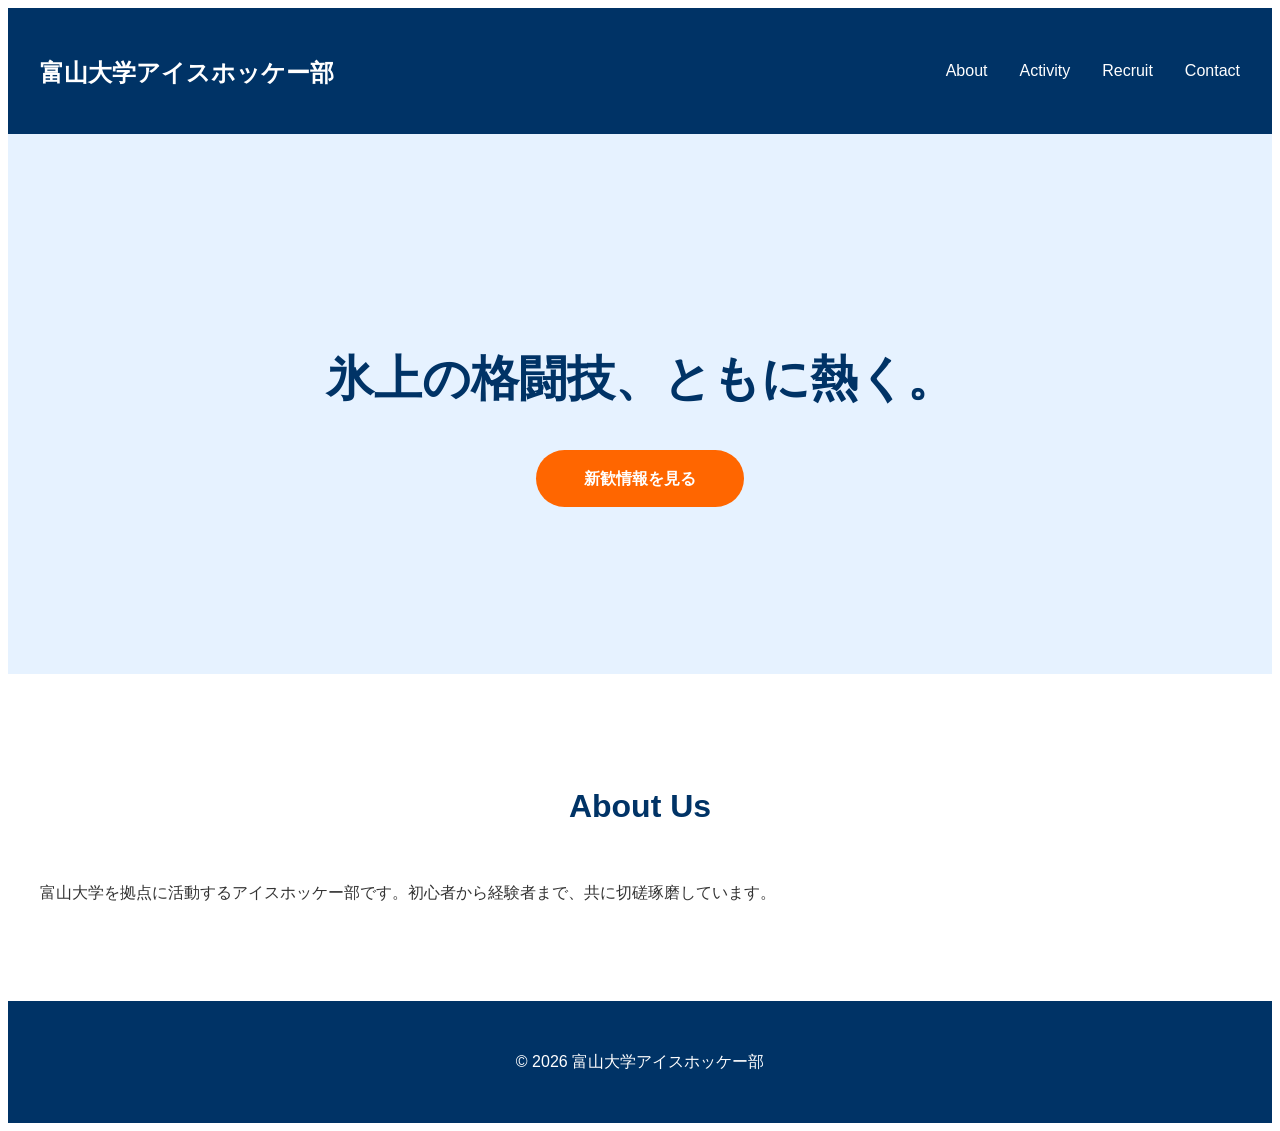
==== index.html @ d30d3ea0 "Add files via upload" ====
<!DOCTYPE html>
<html lang="ja">
<head>
    <meta charset="UTF-8">
    <meta name="viewport" content="width=device-width, initial-scale=1.0">
    <title>富山大学アイスホッケー部 公式サイト</title>
    <meta name="description" content="富山大学アイスホッケー部の公式ウェブサイトです。新入部員・マネージャー募集中！">
    <link rel="stylesheet" href="css/reset.css">
    <link rel="stylesheet" href="css/style.css">
</head>
<body>
    <header class="header">
        <div class="header-inner">
            <h1 class="logo"><a href="/">富山大学アイスホッケー部</a></h1>
            <nav class="global-nav">
                <ul>
                    <li><a href="#about">About</a></li>
                    <li><a href="#activity">Activity</a></li>
                    <li><a href="#recruit">Recruit</a></li>
                    <li><a href="#contact">Contact</a></li>
                </ul>
            </nav>
        </div>
    </header>

    <main>
        <section class="hero">
            <div class="hero-content">
                <h2>氷上の格闘技、ともに熱く。</h2>
                <a href="#recruit" class="btn btn-primary">新歓情報を見る</a>
            </div>
        </section>

        <section id="about" class="section">
            <div class="section-inner">
                <h2 class="section-title">About Us</h2>
                <p>富山大学を拠点に活動するアイスホッケー部です。初心者から経験者まで、共に切磋琢磨しています。</p>
            </div>
        </section>
    </main>

    <footer class="footer">
        <p>&copy; 2026 富山大学アイスホッケー部</p>
    </footer>
</body>
</html>
---- css/style.css ----
:root {
    --primary-color: #003366;
    --secondary-color: #e6f2ff;
    --accent-color: #ff6600;
    --text-color: #333333;
    --bg-color: #ffffff;
}

body {
    font-family: "Helvetica Neue", Arial, "Hiragino Kaku Gothic ProN", "Hiragino Sans", Meiryo, sans-serif;
    color: var(--text-color);
    background-color: var(--bg-color);
    line-height: 1.6;
}

a {
    text-decoration: none;
    color: inherit;
}

.header {
    background-color: var(--primary-color);
    color: #ffffff;
    position: sticky;
    top: 0;
    z-index: 100;
}

.header-inner {
    display: flex;
    justify-content: space-between;
    align-items: center;
    max-width: 1200px;
    margin: 0 auto;
    padding: 1rem 2rem;
}

.logo a {
    font-size: 1.5rem;
    font-weight: bold;
}

.global-nav ul {
    display: flex;
    gap: 2rem;
    list-style: none;
    margin: 0;
    padding: 0;
}

.hero {
    background-color: var(--secondary-color);
    height: 60vh;
    display: flex;
    justify-content: center;
    align-items: center;
    text-align: center;
}

.hero-content h2 {
    font-size: 3rem;
    margin-bottom: 2rem;
    color: var(--primary-color);
}

.btn {
    display: inline-block;
    padding: 1rem 3rem;
    border-radius: 30px;
    font-weight: bold;
    transition: opacity 0.3s ease;
}

.btn-primary {
    background-color: var(--accent-color);
    color: #ffffff;
}

.btn-primary:hover {
    opacity: 0.8;
}

.section {
    padding: 5rem 0;
}

.section-inner {
    max-width: 1200px;
    margin: 0 auto;
    padding: 0 2rem;
}

.section-title {
    text-align: center;
    font-size: 2rem;
    margin-bottom: 3rem;
    color: var(--primary-color);
}

.footer {
    background-color: var(--primary-color);
    color: #ffffff;
    text-align: center;
    padding: 2rem 0;
}

@media (max-width: 768px) {
    .header-inner {
        flex-direction: column;
        gap: 1rem;
    }
    
    .hero-content h2 {
        font-size: 2rem;
    }
}
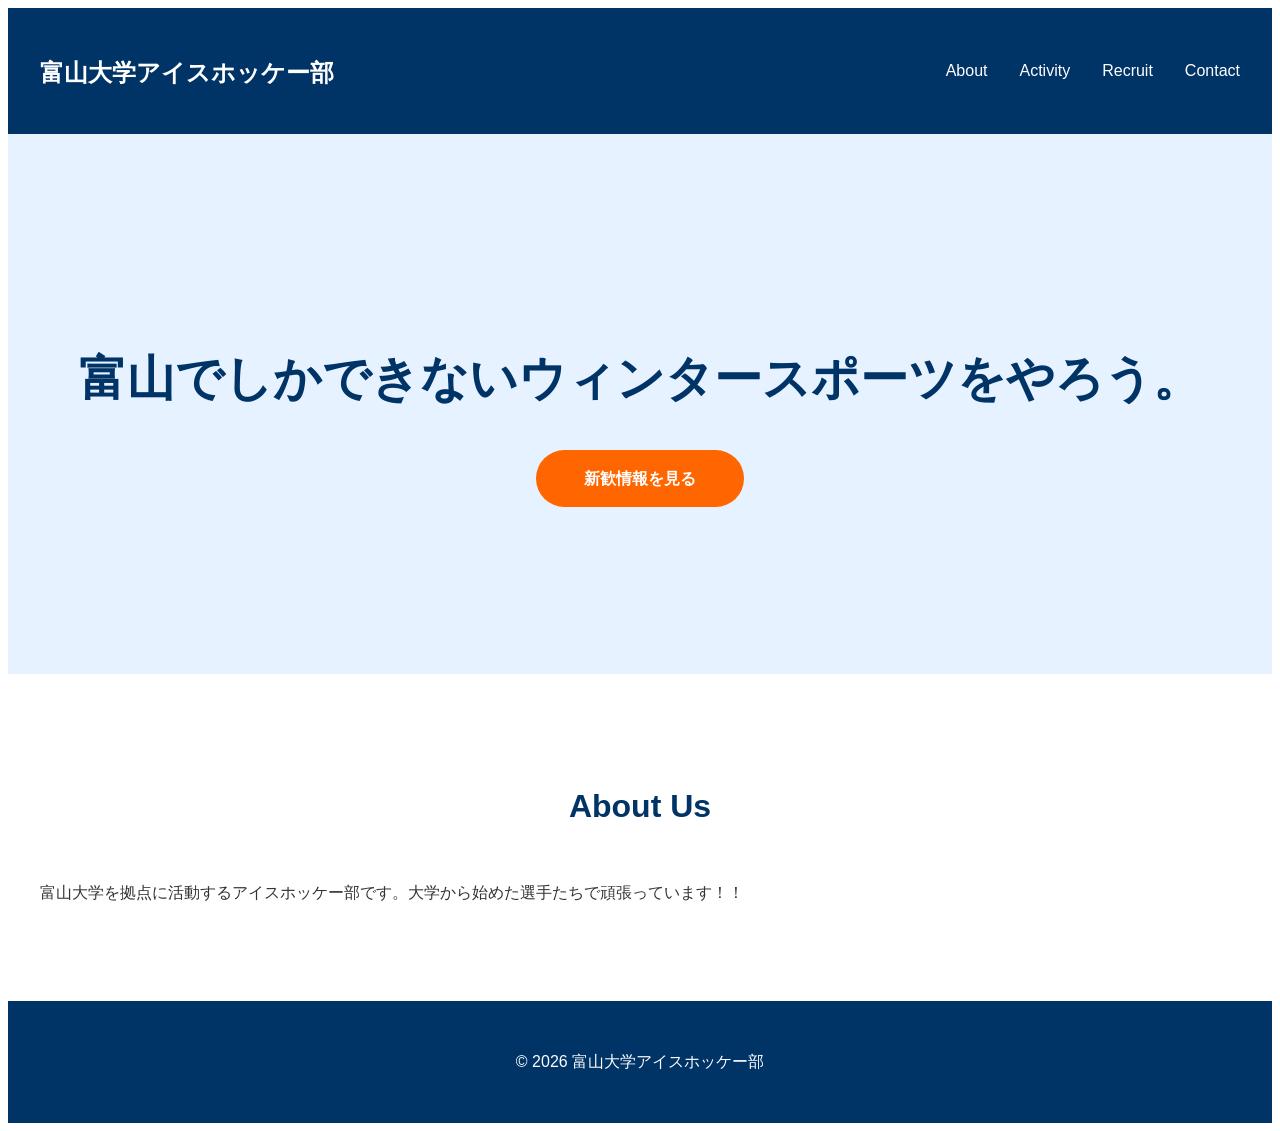
==== commit 1be4ef16: "タイトルを新歓のものと同じにした" ====
--- a/index.html
+++ b/index.html
@@ -26,7 +26,7 @@
     <main>
         <section class="hero">
             <div class="hero-content">
-                <h2>氷上の格闘技、ともに熱く。</h2>
+                <h2>富山でしかできないウィンタースポーツをやろう。</h2>
                 <a href="#recruit" class="btn btn-primary">新歓情報を見る</a>
             </div>
         </section>
@@ -34,7 +34,7 @@
         <section id="about" class="section">
             <div class="section-inner">
                 <h2 class="section-title">About Us</h2>
-                <p>富山大学を拠点に活動するアイスホッケー部です。初心者から経験者まで、共に切磋琢磨しています。</p>
+                <p>富山大学を拠点に活動するアイスホッケー部です。大学から始めた選手たちで頑張っています！！</p>
             </div>
         </section>
     </main>
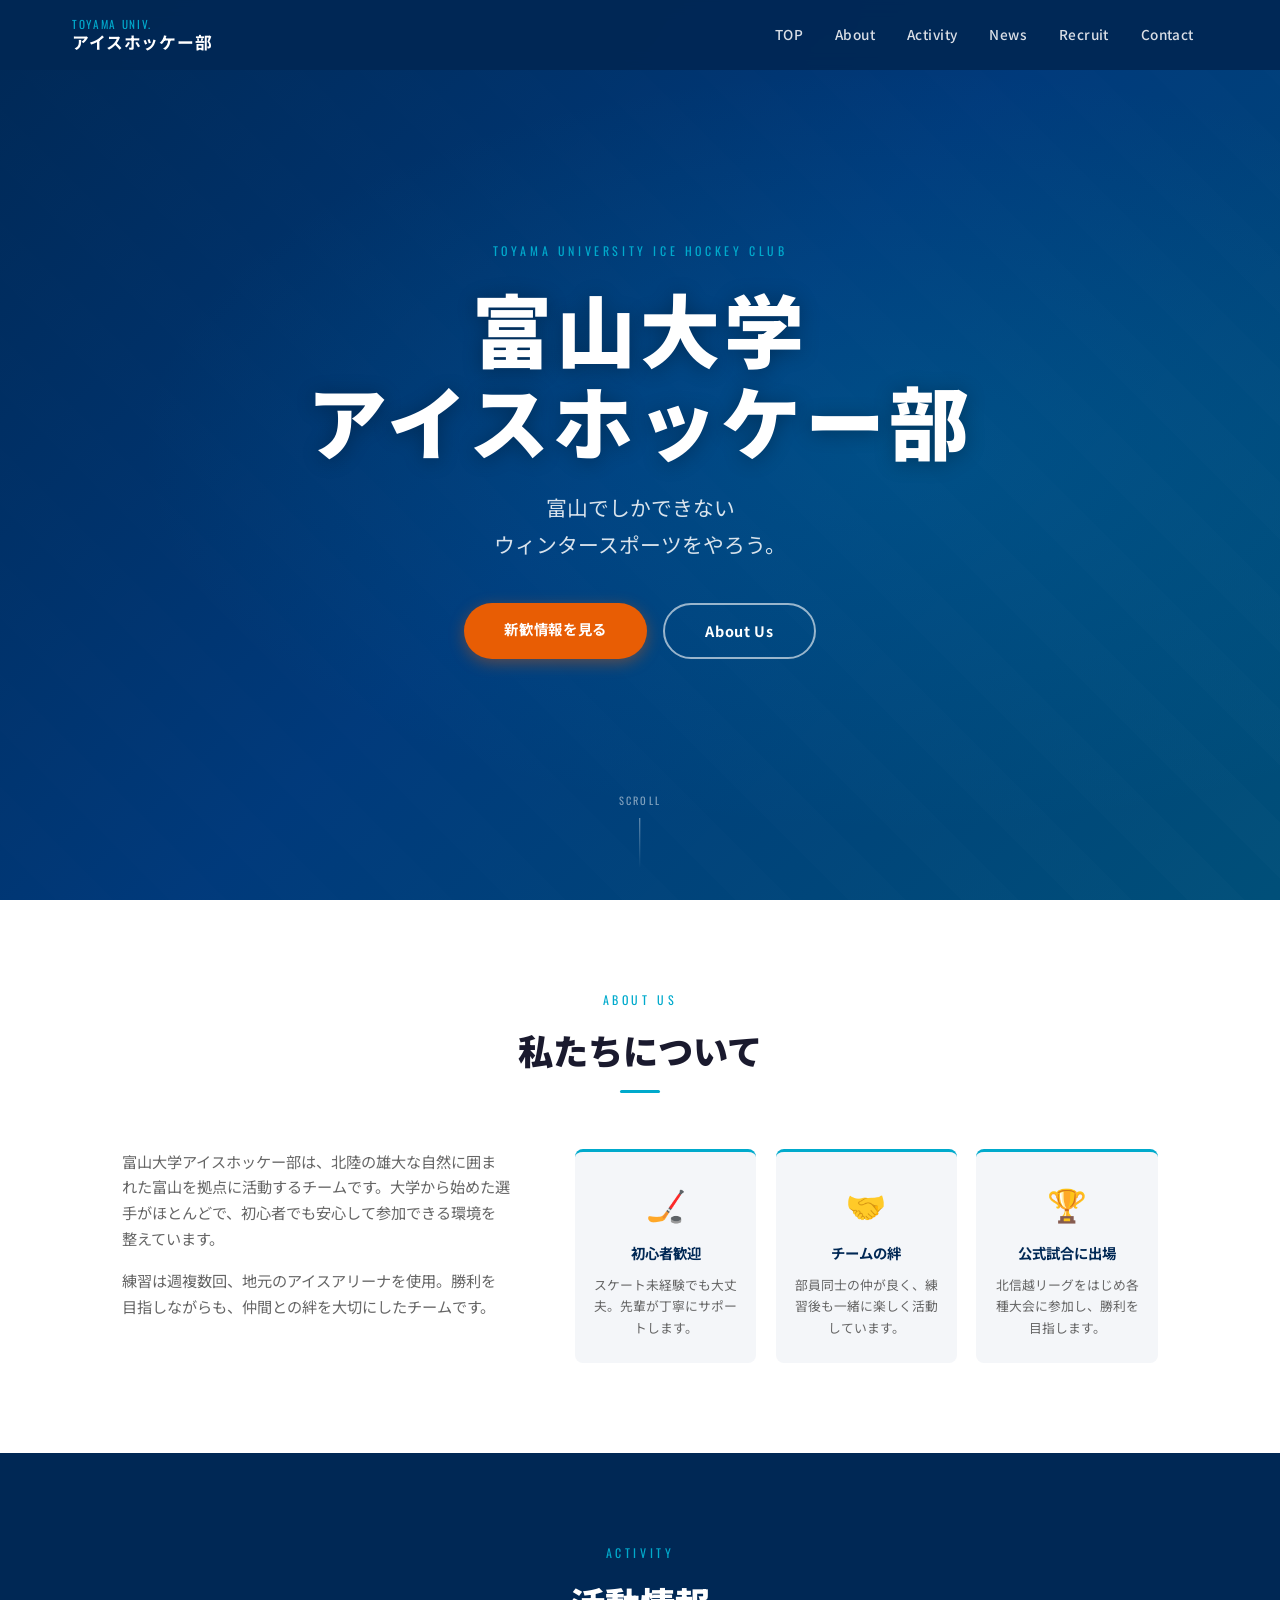
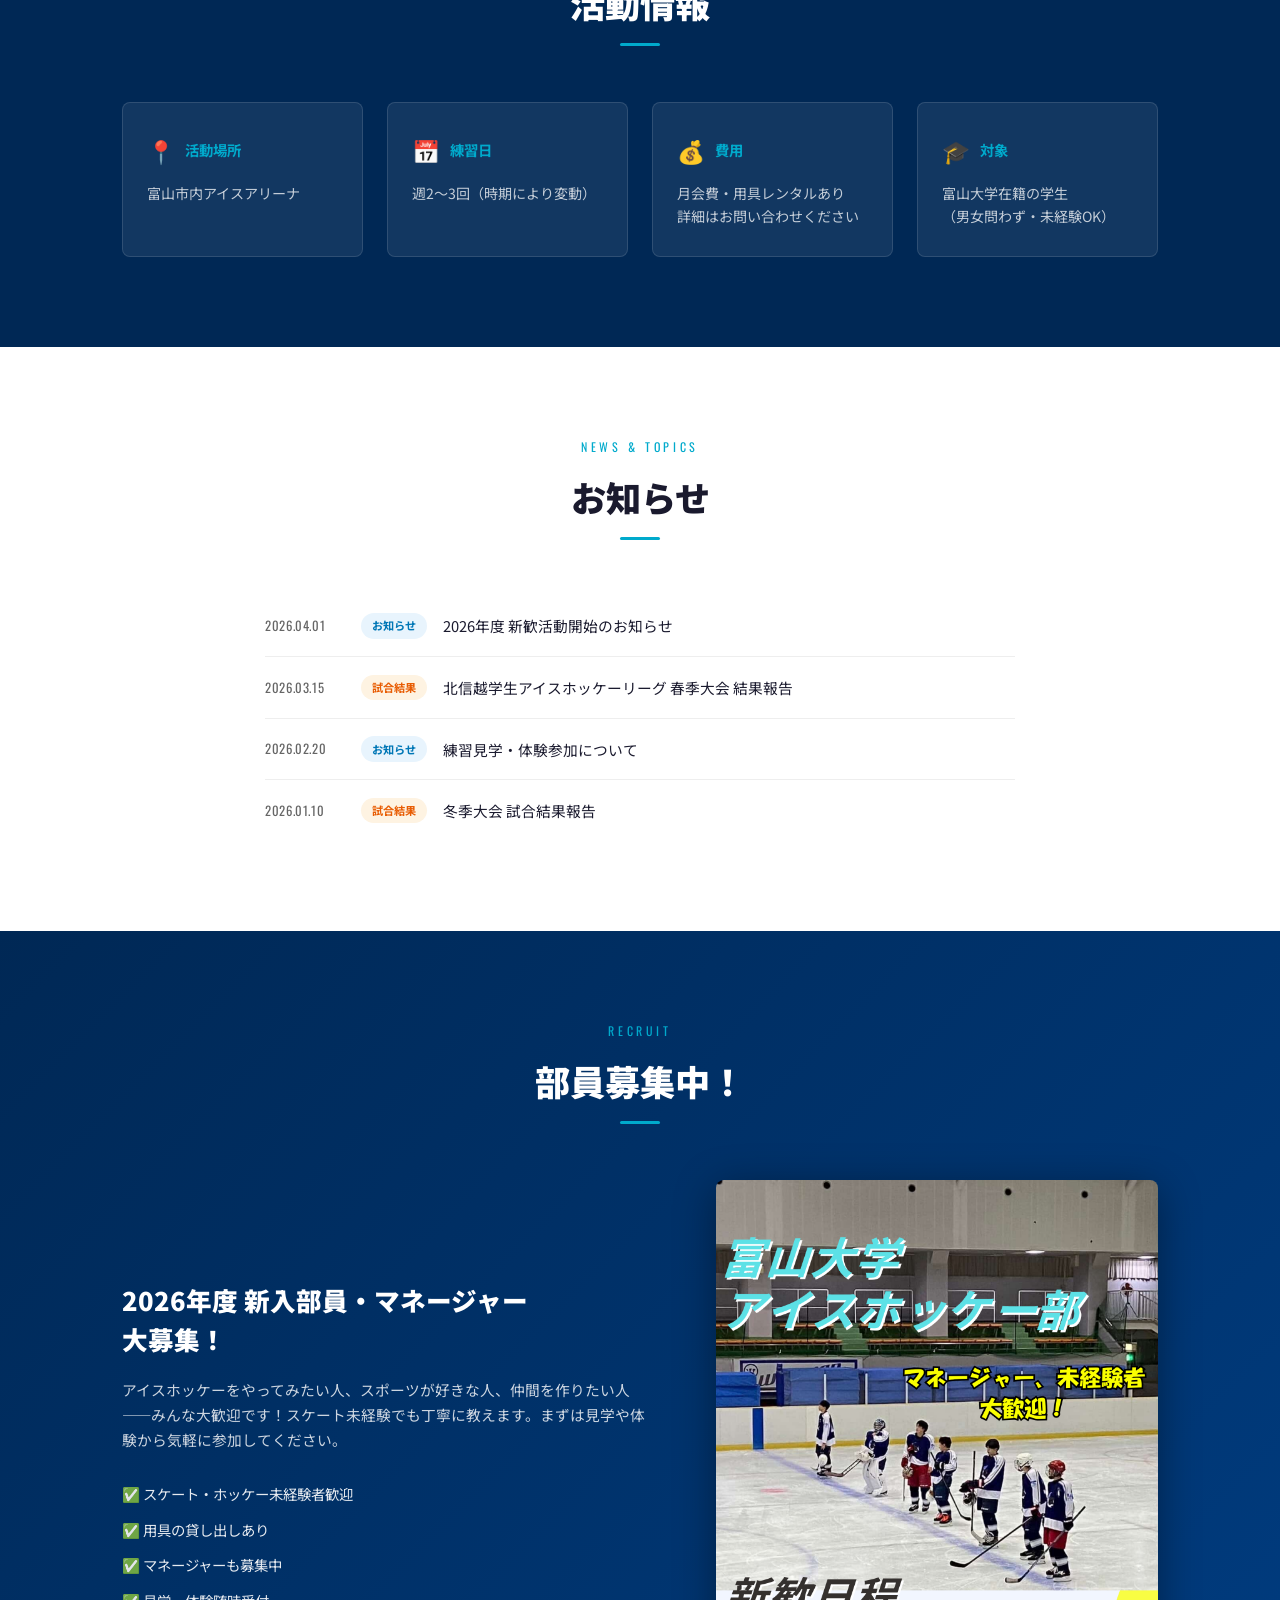
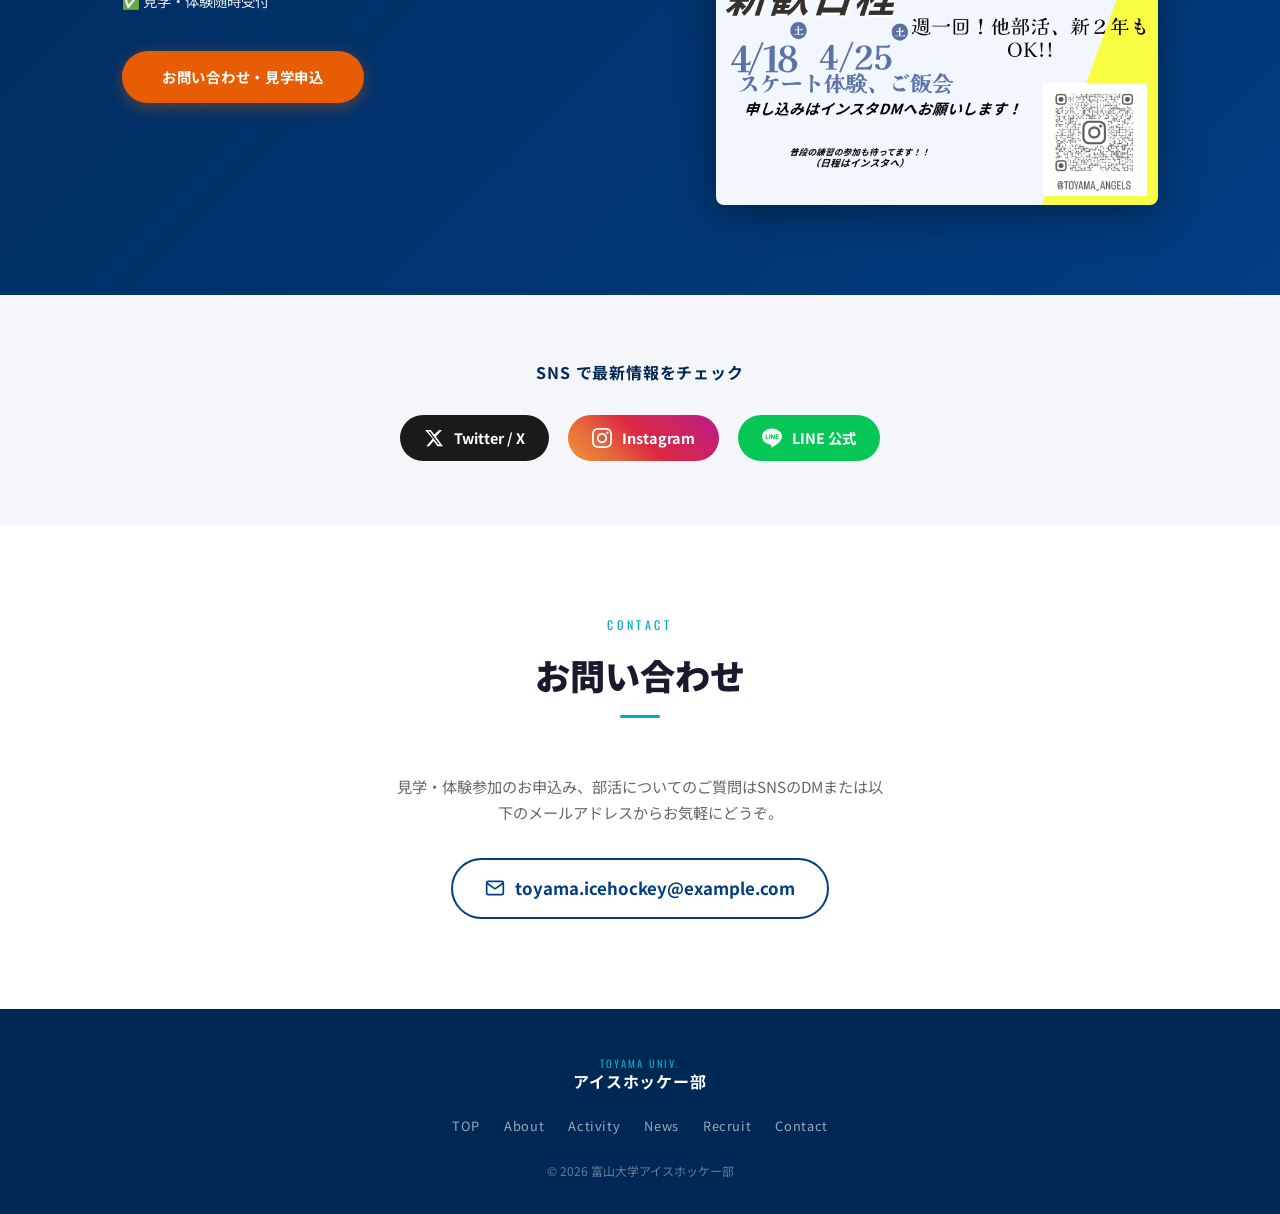
==== commit ee41535a: "big update" ====
--- a/index.html
+++ b/index.html
@@ -7,40 +7,265 @@
     <meta name="description" content="富山大学アイスホッケー部の公式ウェブサイトです。新入部員・マネージャー募集中！">
     <link rel="stylesheet" href="css/reset.css">
     <link rel="stylesheet" href="css/style.css">
+    <link rel="preconnect" href="https://fonts.googleapis.com">
+    <link rel="preconnect" href="https://fonts.gstatic.com" crossorigin>
+    <link href="https://fonts.googleapis.com/css2?family=Noto+Sans+JP:wght@400;500;700;900&family=Oswald:wght@400;600;700&display=swap" rel="stylesheet">
 </head>
 <body>
-    <header class="header">
+
+    <!-- ===== HEADER ===== -->
+    <header class="header" id="top">
         <div class="header-inner">
-            <h1 class="logo"><a href="/">富山大学アイスホッケー部</a></h1>
-            <nav class="global-nav">
+            <a href="#top" class="logo">
+                <span class="logo-en">TOYAMA UNIV.</span>
+                <span class="logo-ja">アイスホッケー部</span>
+            </a>
+            <nav class="global-nav" id="globalNav">
                 <ul>
+                    <li><a href="#top">TOP</a></li>
                     <li><a href="#about">About</a></li>
                     <li><a href="#activity">Activity</a></li>
+                    <li><a href="#news">News</a></li>
                     <li><a href="#recruit">Recruit</a></li>
                     <li><a href="#contact">Contact</a></li>
                 </ul>
             </nav>
+            <button class="hamburger" id="hamburger" aria-label="メニューを開く">
+                <span></span><span></span><span></span>
+            </button>
         </div>
     </header>
 
     <main>
+
+        <!-- ===== HERO ===== -->
         <section class="hero">
+            <div class="hero-bg"></div>
             <div class="hero-content">
-                <h2>富山でしかできないウィンタースポーツをやろう。</h2>
-                <a href="#recruit" class="btn btn-primary">新歓情報を見る</a>
-            </div>
-        </section>
-
-        <section id="about" class="section">
-            <div class="section-inner">
-                <h2 class="section-title">About Us</h2>
-                <p>富山大学を拠点に活動するアイスホッケー部です。大学から始めた選手たちで頑張っています！！</p>
-            </div>
-        </section>
+                <p class="hero-sub">TOYAMA UNIVERSITY ICE HOCKEY CLUB</p>
+                <h1 class="hero-title">富山大学<br>アイスホッケー部</h1>
+                <p class="hero-catch">富山でしかできない<br>ウィンタースポーツをやろう。</p>
+                <div class="hero-btns">
+                    <a href="#recruit" class="btn btn-primary">新歓情報を見る</a>
+                    <a href="#about" class="btn btn-outline">About Us</a>
+                </div>
+            </div>
+            <div class="hero-scroll">
+                <span>SCROLL</span>
+                <div class="scroll-line"></div>
+            </div>
+        </section>
+
+        <!-- ===== ABOUT ===== -->
+        <section id="about" class="section section-white">
+            <div class="section-inner">
+                <div class="section-header">
+                    <p class="section-label">ABOUT US</p>
+                    <h2 class="section-title">私たちについて</h2>
+                </div>
+                <div class="about-body">
+                    <div class="about-text">
+                        <p>富山大学アイスホッケー部は、北陸の雄大な自然に囲まれた富山を拠点に活動するチームです。大学から始めた選手がほとんどで、初心者でも安心して参加できる環境を整えています。</p>
+                        <p>練習は週複数回、地元のアイスアリーナを使用。勝利を目指しながらも、仲間との絆を大切にしたチームです。</p>
+                    </div>
+                    <div class="about-cards">
+                        <div class="about-card">
+                            <div class="about-card-icon">🏒</div>
+                            <h3>初心者歓迎</h3>
+                            <p>スケート未経験でも大丈夫。先輩が丁寧にサポートします。</p>
+                        </div>
+                        <div class="about-card">
+                            <div class="about-card-icon">🤝</div>
+                            <h3>チームの絆</h3>
+                            <p>部員同士の仲が良く、練習後も一緒に楽しく活動しています。</p>
+                        </div>
+                        <div class="about-card">
+                            <div class="about-card-icon">🏆</div>
+                            <h3>公式試合に出場</h3>
+                            <p>北信越リーグをはじめ各種大会に参加し、勝利を目指します。</p>
+                        </div>
+                    </div>
+                </div>
+            </div>
+        </section>
+
+        <!-- ===== ACTIVITY ===== -->
+        <section id="activity" class="section section-dark">
+            <div class="section-inner">
+                <div class="section-header">
+                    <p class="section-label">ACTIVITY</p>
+                    <h2 class="section-title">活動情報</h2>
+                </div>
+                <div class="activity-grid">
+                    <div class="activity-item">
+                        <div class="activity-item-head">
+                            <span class="activity-icon">📍</span>
+                            <h3>活動場所</h3>
+                        </div>
+                        <p>富山市内アイスアリーナ</p>
+                    </div>
+                    <div class="activity-item">
+                        <div class="activity-item-head">
+                            <span class="activity-icon">📅</span>
+                            <h3>練習日</h3>
+                        </div>
+                        <p>週2〜3回（時期により変動）</p>
+                    </div>
+                    <div class="activity-item">
+                        <div class="activity-item-head">
+                            <span class="activity-icon">💰</span>
+                            <h3>費用</h3>
+                        </div>
+                        <p>月会費・用具レンタルあり<br>詳細はお問い合わせください</p>
+                    </div>
+                    <div class="activity-item">
+                        <div class="activity-item-head">
+                            <span class="activity-icon">🎓</span>
+                            <h3>対象</h3>
+                        </div>
+                        <p>富山大学在籍の学生<br>（男女問わず・未経験OK）</p>
+                    </div>
+                </div>
+            </div>
+        </section>
+
+        <!-- ===== NEWS ===== -->
+        <section id="news" class="section section-white">
+            <div class="section-inner">
+                <div class="section-header">
+                    <p class="section-label">NEWS &amp; TOPICS</p>
+                    <h2 class="section-title">お知らせ</h2>
+                </div>
+                <ul class="news-list">
+                    <li class="news-item">
+                        <time class="news-date">2026.04.01</time>
+                        <span class="news-tag tag-info">お知らせ</span>
+                        <a href="#" class="news-title">2026年度 新歓活動開始のお知らせ</a>
+                    </li>
+                    <li class="news-item">
+                        <time class="news-date">2026.03.15</time>
+                        <span class="news-tag tag-result">試合結果</span>
+                        <a href="#" class="news-title">北信越学生アイスホッケーリーグ 春季大会 結果報告</a>
+                    </li>
+                    <li class="news-item">
+                        <time class="news-date">2026.02.20</time>
+                        <span class="news-tag tag-info">お知らせ</span>
+                        <a href="#" class="news-title">練習見学・体験参加について</a>
+                    </li>
+                    <li class="news-item">
+                        <time class="news-date">2026.01.10</time>
+                        <span class="news-tag tag-result">試合結果</span>
+                        <a href="#" class="news-title">冬季大会 試合結果報告</a>
+                    </li>
+                </ul>
+            </div>
+        </section>
+
+        <!-- ===== RECRUIT ===== -->
+        <section id="recruit" class="section section-accent">
+            <div class="section-inner">
+                <div class="section-header">
+                    <p class="section-label">RECRUIT</p>
+                    <h2 class="section-title">部員募集中！</h2>
+                </div>
+                <div class="recruit-body">
+                    <div class="recruit-text">
+                        <h3>2026年度 新入部員・マネージャー<br>大募集！</h3>
+                        <p>アイスホッケーをやってみたい人、スポーツが好きな人、仲間を作りたい人——みんな大歓迎です！スケート未経験でも丁寧に教えます。まずは見学や体験から気軽に参加してください。</p>
+                        <ul class="recruit-points">
+                            <li>✅ スケート・ホッケー未経験者歓迎</li>
+                            <li>✅ 用具の貸し出しあり</li>
+                            <li>✅ マネージャーも募集中</li>
+                            <li>✅ 見学・体験随時受付</li>
+                        </ul>
+                        <a href="#contact" class="btn btn-primary">お問い合わせ・見学申込</a>
+                    </div>
+                    <div class="recruit-flyer">
+                        <img src="contents/photo_flyer_2026.png" alt="2026年度 新歓フライヤー">
+                    </div>
+                </div>
+            </div>
+        </section>
+
+        <!-- ===== SNS ===== -->
+        <section class="section-sns">
+            <div class="section-inner">
+                <p class="sns-heading">SNS で最新情報をチェック</p>
+                <div class="sns-links">
+                    <a href="#" class="sns-link sns-twitter" aria-label="X (Twitter)">
+                        <svg viewBox="0 0 24 24" fill="currentColor"><path d="M18.244 2.25h3.308l-7.227 8.26 8.502 11.24H16.17l-4.714-6.231-5.401 6.231H2.744l7.737-8.835L1.254 2.25H8.08l4.259 5.631zm-1.161 17.52h1.833L7.084 4.126H5.117z"/></svg>
+                        <span>Twitter / X</span>
+                    </a>
+                    <a href="#" class="sns-link sns-instagram" aria-label="Instagram">
+                        <svg viewBox="0 0 24 24" fill="currentColor"><path d="M12 2.163c3.204 0 3.584.012 4.85.07 3.252.148 4.771 1.691 4.919 4.919.058 1.265.069 1.645.069 4.849 0 3.205-.012 3.584-.069 4.849-.149 3.225-1.664 4.771-4.919 4.919-1.266.058-1.644.07-4.85.07-3.204 0-3.584-.012-4.849-.07-3.26-.149-4.771-1.699-4.919-4.92-.058-1.265-.07-1.644-.07-4.849 0-3.204.013-3.583.07-4.849.149-3.227 1.664-4.771 4.919-4.919 1.266-.057 1.645-.069 4.849-.069zM12 0C8.741 0 8.333.014 7.053.072 2.695.272.273 2.69.073 7.052.014 8.333 0 8.741 0 12c0 3.259.014 3.668.072 4.948.2 4.358 2.618 6.78 6.98 6.98C8.333 23.986 8.741 24 12 24c3.259 0 3.668-.014 4.948-.072 4.354-.2 6.782-2.618 6.979-6.98.059-1.28.073-1.689.073-4.948 0-3.259-.014-3.667-.072-4.947-.196-4.354-2.617-6.78-6.979-6.98C15.668.014 15.259 0 12 0zm0 5.838a6.162 6.162 0 100 12.324 6.162 6.162 0 000-12.324zM12 16a4 4 0 110-8 4 4 0 010 8zm6.406-11.845a1.44 1.44 0 100 2.881 1.44 1.44 0 000-2.881z"/></svg>
+                        <span>Instagram</span>
+                    </a>
+                    <a href="#" class="sns-link sns-line" aria-label="LINE">
+                        <svg viewBox="0 0 24 24" fill="currentColor"><path d="M19.365 9.863c.349 0 .63.285.63.631 0 .345-.281.63-.63.63H17.61v1.125h1.755c.349 0 .63.283.63.63 0 .344-.281.629-.63.629h-2.386c-.345 0-.627-.285-.627-.629V8.108c0-.345.282-.63.63-.63h2.386c.346 0 .627.285.627.63 0 .349-.281.63-.63.63H17.61v1.125h1.755zm-3.855 3.016c0 .27-.174.51-.432.596-.064.021-.133.031-.199.031-.211 0-.391-.09-.51-.25l-2.443-3.317v2.94c0 .344-.279.629-.631.629-.346 0-.626-.285-.626-.629V8.108c0-.27.173-.51.43-.595.06-.023.136-.033.194-.033.195 0 .375.104.495.254l2.462 3.33V8.108c0-.345.282-.63.63-.63.345 0 .63.285.63.63v4.771zm-5.741 0c0 .344-.282.629-.631.629-.345 0-.627-.285-.627-.629V8.108c0-.345.282-.63.63-.63.346 0 .628.285.628.63v4.771zm-2.466.629H4.917c-.345 0-.63-.285-.63-.629V8.108c0-.345.285-.63.63-.63.348 0 .63.285.63.63v4.141h1.756c.348 0 .629.283.629.63 0 .344-.282.629-.629.629M24 10.314C24 4.943 18.615.572 12 .572S0 4.943 0 10.314c0 4.811 4.27 8.842 10.035 9.608.391.082.923.258 1.058.59.12.301.079.766.038 1.08l-.164 1.02c-.045.301-.24 1.186 1.049.645 1.291-.539 6.916-4.078 9.436-6.975C23.176 14.393 24 12.458 24 10.314"/></svg>
+                        <span>LINE 公式</span>
+                    </a>
+                </div>
+            </div>
+        </section>
+
+        <!-- ===== CONTACT ===== -->
+        <section id="contact" class="section section-white">
+            <div class="section-inner">
+                <div class="section-header">
+                    <p class="section-label">CONTACT</p>
+                    <h2 class="section-title">お問い合わせ</h2>
+                </div>
+                <div class="contact-body">
+                    <p class="contact-desc">見学・体験参加のお申込み、部活についてのご質問はSNSのDMまたは以下のメールアドレスからお気軽にどうぞ。</p>
+                    <a href="mailto:toyama.icehockey@example.com" class="contact-email">
+                        <svg viewBox="0 0 24 24" fill="none" stroke="currentColor" stroke-width="2"><path d="M4 4h16c1.1 0 2 .9 2 2v12c0 1.1-.9 2-2 2H4c-1.1 0-2-.9-2-2V6c0-1.1.9-2 2-2z"/><polyline points="22,6 12,13 2,6"/></svg>
+                        toyama.icehockey@example.com
+                    </a>
+                </div>
+            </div>
+        </section>
+
     </main>
 
+    <!-- ===== FOOTER ===== -->
     <footer class="footer">
-        <p>&copy; 2026 富山大学アイスホッケー部</p>
+        <div class="footer-inner">
+            <div class="footer-logo">
+                <span class="logo-en">TOYAMA UNIV.</span>
+                <span class="logo-ja">アイスホッケー部</span>
+            </div>
+            <nav class="footer-nav">
+                <a href="#top">TOP</a>
+                <a href="#about">About</a>
+                <a href="#activity">Activity</a>
+                <a href="#news">News</a>
+                <a href="#recruit">Recruit</a>
+                <a href="#contact">Contact</a>
+            </nav>
+            <p class="footer-copy">&copy; 2026 富山大学アイスホッケー部</p>
+        </div>
     </footer>
+
+    <script>
+        // Hamburger menu
+        const hamburger = document.getElementById('hamburger');
+        const nav = document.getElementById('globalNav');
+        hamburger.addEventListener('click', () => {
+            hamburger.classList.toggle('open');
+            nav.classList.toggle('open');
+        });
+        nav.querySelectorAll('a').forEach(link => {
+            link.addEventListener('click', () => {
+                hamburger.classList.remove('open');
+                nav.classList.remove('open');
+            });
+        });
+
+        // Header shrink on scroll
+        const header = document.getElementById('top').closest ? document.querySelector('.header') : document.querySelector('.header');
+        window.addEventListener('scroll', () => {
+            header.classList.toggle('scrolled', window.scrollY > 50);
+        });
+    </script>
 </body>
-</html>+</html>
--- a/css/style.css
+++ b/css/style.css
@@ -1,116 +1,660 @@
+/* ===== Variables ===== */
 :root {
-    --primary-color: #003366;
-    --secondary-color: #e6f2ff;
-    --accent-color: #ff6600;
-    --text-color: #333333;
-    --bg-color: #ffffff;
-}
+    --navy:   #002855;
+    --navy2:  #003d82;
+    --ice:    #00aacc;
+    --orange: #e85d04;
+    --white:  #ffffff;
+    --gray-light: #f4f6f9;
+    --gray:   #666;
+    --text:   #1a1a2e;
+    --radius: 8px;
+    --shadow: 0 4px 20px rgba(0,0,0,0.08);
+    --transition: 0.3s ease;
+}
+
+/* ===== Base ===== */
+html { scroll-behavior: smooth; }
 
 body {
-    font-family: "Helvetica Neue", Arial, "Hiragino Kaku Gothic ProN", "Hiragino Sans", Meiryo, sans-serif;
-    color: var(--text-color);
-    background-color: var(--bg-color);
-    line-height: 1.6;
-}
-
-a {
-    text-decoration: none;
-    color: inherit;
-}
-
+    font-family: "Noto Sans JP", "Helvetica Neue", Arial, "Hiragino Sans", Meiryo, sans-serif;
+    color: var(--text);
+    background: var(--white);
+    line-height: 1.7;
+    font-size: 16px;
+}
+
+/* ===== Header ===== */
 .header {
-    background-color: var(--primary-color);
-    color: #ffffff;
-    position: sticky;
-    top: 0;
-    z-index: 100;
+    position: fixed;
+    top: 0; left: 0; right: 0;
+    z-index: 1000;
+    background: rgba(0, 40, 85, 0.95);
+    backdrop-filter: blur(8px);
+    transition: var(--transition);
+}
+
+.header.scrolled {
+    background: rgba(0, 28, 60, 0.98);
+    box-shadow: 0 2px 20px rgba(0,0,0,0.3);
 }
 
 .header-inner {
-    display: flex;
-    justify-content: space-between;
-    align-items: center;
-    max-width: 1200px;
-    margin: 0 auto;
-    padding: 1rem 2rem;
-}
-
-.logo a {
-    font-size: 1.5rem;
-    font-weight: bold;
-}
-
-.global-nav ul {
-    display: flex;
-    gap: 2rem;
-    list-style: none;
-    margin: 0;
-    padding: 0;
-}
-
-.hero {
-    background-color: var(--secondary-color);
-    height: 60vh;
-    display: flex;
-    justify-content: center;
-    align-items: center;
-    text-align: center;
-}
-
-.hero-content h2 {
-    font-size: 3rem;
-    margin-bottom: 2rem;
-    color: var(--primary-color);
-}
-
-.btn {
-    display: inline-block;
-    padding: 1rem 3rem;
-    border-radius: 30px;
-    font-weight: bold;
-    transition: opacity 0.3s ease;
-}
-
-.btn-primary {
-    background-color: var(--accent-color);
-    color: #ffffff;
-}
-
-.btn-primary:hover {
-    opacity: 0.8;
-}
-
-.section {
-    padding: 5rem 0;
-}
-
-.section-inner {
     max-width: 1200px;
     margin: 0 auto;
     padding: 0 2rem;
-}
+    height: 70px;
+    display: flex;
+    align-items: center;
+    justify-content: space-between;
+}
+
+.logo {
+    display: flex;
+    flex-direction: column;
+    line-height: 1.2;
+    color: var(--white);
+}
+
+.logo-en {
+    font-family: "Oswald", sans-serif;
+    font-size: 0.7rem;
+    letter-spacing: 0.15em;
+    color: var(--ice);
+    font-weight: 400;
+}
+
+.logo-ja {
+    font-size: 1.05rem;
+    font-weight: 700;
+    letter-spacing: 0.05em;
+}
+
+.global-nav ul {
+    display: flex;
+    gap: 0.2rem;
+}
+
+.global-nav a {
+    display: block;
+    padding: 0.45rem 0.9rem;
+    color: rgba(255,255,255,0.85);
+    font-size: 0.85rem;
+    font-weight: 500;
+    letter-spacing: 0.03em;
+    border-radius: 4px;
+    transition: var(--transition);
+}
+
+.global-nav a:hover {
+    color: var(--white);
+    background: rgba(255,255,255,0.1);
+}
+
+/* Hamburger */
+.hamburger {
+    display: none;
+    flex-direction: column;
+    justify-content: center;
+    gap: 5px;
+    width: 36px;
+    height: 36px;
+    padding: 4px;
+}
+
+.hamburger span {
+    display: block;
+    width: 100%;
+    height: 2px;
+    background: var(--white);
+    border-radius: 2px;
+    transition: var(--transition);
+    transform-origin: center;
+}
+
+.hamburger.open span:nth-child(1) { transform: translateY(7px) rotate(45deg); }
+.hamburger.open span:nth-child(2) { opacity: 0; }
+.hamburger.open span:nth-child(3) { transform: translateY(-7px) rotate(-45deg); }
+
+/* ===== Hero ===== */
+.hero {
+    position: relative;
+    min-height: 100vh;
+    display: flex;
+    align-items: center;
+    justify-content: center;
+    overflow: hidden;
+}
+
+.hero-bg {
+    position: absolute;
+    inset: 0;
+    background:
+        linear-gradient(135deg, rgba(0,40,85,0.92) 0%, rgba(0,61,130,0.85) 50%, rgba(0,170,204,0.3) 100%),
+        repeating-linear-gradient(
+            45deg,
+            transparent,
+            transparent 40px,
+            rgba(255,255,255,0.015) 40px,
+            rgba(255,255,255,0.015) 80px
+        );
+    background-color: var(--navy);
+}
+
+.hero-bg::after {
+    content: '';
+    position: absolute;
+    inset: 0;
+    background: radial-gradient(ellipse at 70% 50%, rgba(0,170,204,0.15) 0%, transparent 60%);
+}
+
+.hero-content {
+    position: relative;
+    z-index: 1;
+    text-align: center;
+    color: var(--white);
+    padding: 0 2rem;
+    max-width: 800px;
+}
+
+.hero-sub {
+    font-family: "Oswald", sans-serif;
+    font-size: 0.75rem;
+    letter-spacing: 0.3em;
+    color: var(--ice);
+    margin-bottom: 1.2rem;
+}
+
+.hero-title {
+    font-size: clamp(2.8rem, 7vw, 5rem);
+    font-weight: 900;
+    line-height: 1.15;
+    letter-spacing: 0.05em;
+    margin-bottom: 1.5rem;
+    text-shadow: 0 2px 20px rgba(0,0,0,0.3);
+}
+
+.hero-catch {
+    font-size: clamp(1rem, 2.5vw, 1.3rem);
+    font-weight: 400;
+    color: rgba(255,255,255,0.85);
+    margin-bottom: 2.5rem;
+    line-height: 1.8;
+}
+
+.hero-btns {
+    display: flex;
+    gap: 1rem;
+    justify-content: center;
+    flex-wrap: wrap;
+}
+
+/* Scroll indicator */
+.hero-scroll {
+    position: absolute;
+    bottom: 2rem;
+    left: 50%;
+    transform: translateX(-50%);
+    display: flex;
+    flex-direction: column;
+    align-items: center;
+    gap: 0.5rem;
+    color: rgba(255,255,255,0.5);
+    font-size: 0.65rem;
+    letter-spacing: 0.2em;
+    font-family: "Oswald", sans-serif;
+}
+
+.scroll-line {
+    width: 1px;
+    height: 50px;
+    background: linear-gradient(to bottom, rgba(255,255,255,0.5), transparent);
+    animation: scrollLine 2s ease-in-out infinite;
+}
+
+@keyframes scrollLine {
+    0%   { transform: scaleY(0); transform-origin: top; }
+    50%  { transform: scaleY(1); transform-origin: top; }
+    51%  { transform: scaleY(1); transform-origin: bottom; }
+    100% { transform: scaleY(0); transform-origin: bottom; }
+}
+
+/* ===== Buttons ===== */
+.btn {
+    display: inline-block;
+    padding: 0.85rem 2.5rem;
+    border-radius: 50px;
+    font-weight: 700;
+    font-size: 0.9rem;
+    letter-spacing: 0.05em;
+    transition: var(--transition);
+    white-space: nowrap;
+}
+
+.btn-primary {
+    background: var(--orange);
+    color: var(--white);
+    box-shadow: 0 4px 15px rgba(232,93,4,0.4);
+}
+
+.btn-primary:hover {
+    background: #c74e03;
+    transform: translateY(-2px);
+    box-shadow: 0 6px 20px rgba(232,93,4,0.5);
+}
+
+.btn-outline {
+    border: 2px solid rgba(255,255,255,0.6);
+    color: var(--white);
+}
+
+.btn-outline:hover {
+    background: rgba(255,255,255,0.1);
+    border-color: var(--white);
+}
+
+/* ===== Section base ===== */
+.section { padding: 90px 0; }
+.section-white { background: var(--white); }
+.section-dark  { background: var(--navy); color: var(--white); }
+
+.section-inner {
+    max-width: 1100px;
+    margin: 0 auto;
+    padding: 0 2rem;
+}
+
+.section-header {
+    text-align: center;
+    margin-bottom: 3.5rem;
+}
+
+.section-label {
+    font-family: "Oswald", sans-serif;
+    font-size: 0.75rem;
+    letter-spacing: 0.3em;
+    color: var(--ice);
+    margin-bottom: 0.6rem;
+}
+
+.section-dark .section-label { color: var(--ice); }
 
 .section-title {
+    font-size: clamp(1.6rem, 3.5vw, 2.2rem);
+    font-weight: 900;
+    position: relative;
+    display: inline-block;
+    padding-bottom: 0.8rem;
+}
+
+.section-title::after {
+    content: '';
+    position: absolute;
+    bottom: 0; left: 50%; transform: translateX(-50%);
+    width: 40px; height: 3px;
+    background: var(--ice);
+    border-radius: 2px;
+}
+
+.section-dark .section-title { color: var(--white); }
+
+/* ===== About ===== */
+.about-body {
+    display: grid;
+    grid-template-columns: 1fr 1.5fr;
+    gap: 4rem;
+    align-items: start;
+}
+
+.about-text p {
+    color: var(--gray);
+    margin-bottom: 1rem;
+    font-size: 0.95rem;
+}
+
+.about-cards {
+    display: grid;
+    grid-template-columns: repeat(3, 1fr);
+    gap: 1.2rem;
+}
+
+.about-card {
+    background: var(--gray-light);
+    border-radius: var(--radius);
+    padding: 1.5rem 1.2rem;
     text-align: center;
-    font-size: 2rem;
-    margin-bottom: 3rem;
-    color: var(--primary-color);
-}
-
+    transition: var(--transition);
+    border-top: 3px solid var(--ice);
+}
+
+.about-card:hover {
+    transform: translateY(-4px);
+    box-shadow: var(--shadow);
+}
+
+.about-card-icon { font-size: 2rem; margin-bottom: 0.7rem; }
+
+.about-card h3 {
+    font-size: 0.9rem;
+    font-weight: 700;
+    margin-bottom: 0.5rem;
+    color: var(--navy);
+}
+
+.about-card p { font-size: 0.8rem; color: var(--gray); }
+
+/* ===== Activity ===== */
+.activity-grid {
+    display: grid;
+    grid-template-columns: repeat(4, 1fr);
+    gap: 1.5rem;
+}
+
+.activity-item {
+    background: rgba(255,255,255,0.07);
+    border: 1px solid rgba(255,255,255,0.12);
+    border-radius: var(--radius);
+    padding: 1.8rem 1.5rem;
+    transition: var(--transition);
+}
+
+.activity-item:hover {
+    background: rgba(255,255,255,0.12);
+    transform: translateY(-3px);
+}
+
+.activity-item-head {
+    display: flex;
+    align-items: center;
+    gap: 0.6rem;
+    margin-bottom: 0.8rem;
+}
+
+.activity-icon { font-size: 1.4rem; }
+
+.activity-item h3 {
+    font-size: 0.9rem;
+    font-weight: 700;
+    color: var(--ice);
+}
+
+.activity-item p {
+    font-size: 0.88rem;
+    color: rgba(255,255,255,0.75);
+    line-height: 1.6;
+}
+
+/* ===== News ===== */
+.news-list { max-width: 750px; margin: 0 auto; }
+
+.news-item {
+    display: flex;
+    align-items: center;
+    gap: 1rem;
+    padding: 1.1rem 0;
+    border-bottom: 1px solid #eee;
+    transition: var(--transition);
+}
+
+.news-item:last-child { border-bottom: none; }
+
+.news-date {
+    font-size: 0.8rem;
+    color: var(--gray);
+    white-space: nowrap;
+    font-family: "Oswald", sans-serif;
+    letter-spacing: 0.05em;
+    min-width: 80px;
+}
+
+.news-tag {
+    font-size: 0.7rem;
+    font-weight: 700;
+    padding: 0.2rem 0.7rem;
+    border-radius: 50px;
+    white-space: nowrap;
+}
+
+.tag-info   { background: #e8f4fd; color: #0077b6; }
+.tag-result { background: #fef3e2; color: #e85d04; }
+
+.news-title {
+    font-size: 0.92rem;
+    color: var(--text);
+    transition: var(--transition);
+    flex: 1;
+}
+
+.news-title:hover { color: var(--navy2); text-decoration: underline; }
+
+/* ===== Recruit ===== */
+.section-accent {
+    background: linear-gradient(135deg, var(--navy) 0%, var(--navy2) 100%);
+    color: var(--white);
+}
+
+.section-accent .section-label { color: var(--ice); }
+.section-accent .section-title { color: var(--white); }
+
+.recruit-body {
+    display: grid;
+    grid-template-columns: 1.2fr 1fr;
+    gap: 4rem;
+    align-items: center;
+}
+
+.recruit-text h3 {
+    font-size: clamp(1.2rem, 2.5vw, 1.6rem);
+    font-weight: 900;
+    line-height: 1.5;
+    margin-bottom: 1.2rem;
+}
+
+.recruit-text p {
+    color: rgba(255,255,255,0.8);
+    margin-bottom: 1.5rem;
+    font-size: 0.92rem;
+}
+
+.recruit-points {
+    margin-bottom: 2rem;
+}
+
+.recruit-points li {
+    font-size: 0.9rem;
+    color: rgba(255,255,255,0.9);
+    padding: 0.35rem 0;
+}
+
+.recruit-flyer img {
+    border-radius: var(--radius);
+    box-shadow: 0 8px 40px rgba(0,0,0,0.4);
+}
+
+/* ===== SNS ===== */
+.section-sns {
+    background: var(--gray-light);
+    padding: 4rem 0;
+    text-align: center;
+}
+
+.sns-heading {
+    font-size: 1rem;
+    font-weight: 700;
+    color: var(--navy);
+    margin-bottom: 1.8rem;
+    letter-spacing: 0.05em;
+}
+
+.sns-links {
+    display: flex;
+    gap: 1.2rem;
+    justify-content: center;
+    flex-wrap: wrap;
+}
+
+.sns-link {
+    display: flex;
+    align-items: center;
+    gap: 0.6rem;
+    padding: 0.7rem 1.5rem;
+    border-radius: 50px;
+    font-size: 0.9rem;
+    font-weight: 700;
+    transition: var(--transition);
+    color: var(--white);
+}
+
+.sns-link svg { width: 20px; height: 20px; }
+
+.sns-twitter   { background: #1a1a1a; }
+.sns-instagram { background: linear-gradient(45deg, #f09433, #e6683c, #dc2743, #cc2366, #bc1888); }
+.sns-line      { background: #06c755; }
+
+.sns-link:hover { transform: translateY(-3px); box-shadow: 0 6px 20px rgba(0,0,0,0.2); }
+
+/* ===== Contact ===== */
+.contact-body { text-align: center; }
+
+.contact-desc {
+    color: var(--gray);
+    max-width: 500px;
+    margin: 0 auto 2rem;
+    font-size: 0.95rem;
+}
+
+.contact-email {
+    display: inline-flex;
+    align-items: center;
+    gap: 0.6rem;
+    font-size: 1.05rem;
+    font-weight: 700;
+    color: var(--navy2);
+    border: 2px solid var(--navy2);
+    padding: 0.9rem 2rem;
+    border-radius: 50px;
+    transition: var(--transition);
+}
+
+.contact-email svg { width: 20px; height: 20px; }
+
+.contact-email:hover {
+    background: var(--navy2);
+    color: var(--white);
+    transform: translateY(-2px);
+    box-shadow: 0 6px 20px rgba(0,61,130,0.25);
+}
+
+/* ===== Footer ===== */
 .footer {
-    background-color: var(--primary-color);
-    color: #ffffff;
-    text-align: center;
-    padding: 2rem 0;
+    background: var(--navy);
+    color: rgba(255,255,255,0.7);
+    padding: 3rem 0 2rem;
+}
+
+.footer-inner {
+    max-width: 1100px;
+    margin: 0 auto;
+    padding: 0 2rem;
+    display: flex;
+    flex-direction: column;
+    align-items: center;
+    gap: 1.5rem;
+}
+
+.footer-logo {
+    display: flex;
+    flex-direction: column;
+    align-items: center;
+    line-height: 1.3;
+    color: var(--white);
+}
+
+.footer-logo .logo-en {
+    font-family: "Oswald", sans-serif;
+    font-size: 0.65rem;
+    letter-spacing: 0.2em;
+    color: var(--ice);
+}
+
+.footer-logo .logo-ja {
+    font-size: 1rem;
+    font-weight: 700;
+}
+
+.footer-nav {
+    display: flex;
+    gap: 1.5rem;
+    flex-wrap: wrap;
+    justify-content: center;
+}
+
+.footer-nav a {
+    font-size: 0.8rem;
+    color: rgba(255,255,255,0.6);
+    transition: var(--transition);
+    letter-spacing: 0.05em;
+}
+
+.footer-nav a:hover { color: var(--white); }
+
+.footer-copy {
+    font-size: 0.75rem;
+    color: rgba(255,255,255,0.4);
+}
+
+/* ===== Responsive ===== */
+@media (max-width: 900px) {
+    .about-body { grid-template-columns: 1fr; gap: 2.5rem; }
+    .about-cards { grid-template-columns: repeat(3, 1fr); }
+    .activity-grid { grid-template-columns: repeat(2, 1fr); }
+    .recruit-body { grid-template-columns: 1fr; gap: 2.5rem; }
+    .recruit-flyer { max-width: 400px; margin: 0 auto; }
 }
 
 @media (max-width: 768px) {
-    .header-inner {
+    .hamburger { display: flex; }
+
+    .global-nav {
+        position: fixed;
+        top: 70px; left: 0; right: 0;
+        background: rgba(0, 28, 60, 0.98);
+        padding: 1rem 0;
+        transform: translateY(-110%);
+        transition: transform 0.3s ease;
+        pointer-events: none;
+    }
+
+    .global-nav.open {
+        transform: translateY(0);
+        pointer-events: all;
+    }
+
+    .global-nav ul {
         flex-direction: column;
-        gap: 1rem;
+        gap: 0;
     }
-    
-    .hero-content h2 {
-        font-size: 2rem;
+
+    .global-nav a {
+        display: block;
+        padding: 0.9rem 2rem;
+        font-size: 1rem;
+        border-radius: 0;
     }
-}+
+    .section { padding: 60px 0; }
+    .activity-grid { grid-template-columns: 1fr 1fr; }
+    .about-cards { grid-template-columns: 1fr; }
+
+    .news-item {
+        flex-wrap: wrap;
+        gap: 0.5rem;
+    }
+}
+
+@media (max-width: 480px) {
+    .activity-grid { grid-template-columns: 1fr; }
+    .hero-btns { flex-direction: column; align-items: center; }
+    .header-inner { padding: 0 1rem; }
+    .section-inner { padding: 0 1rem; }
+}
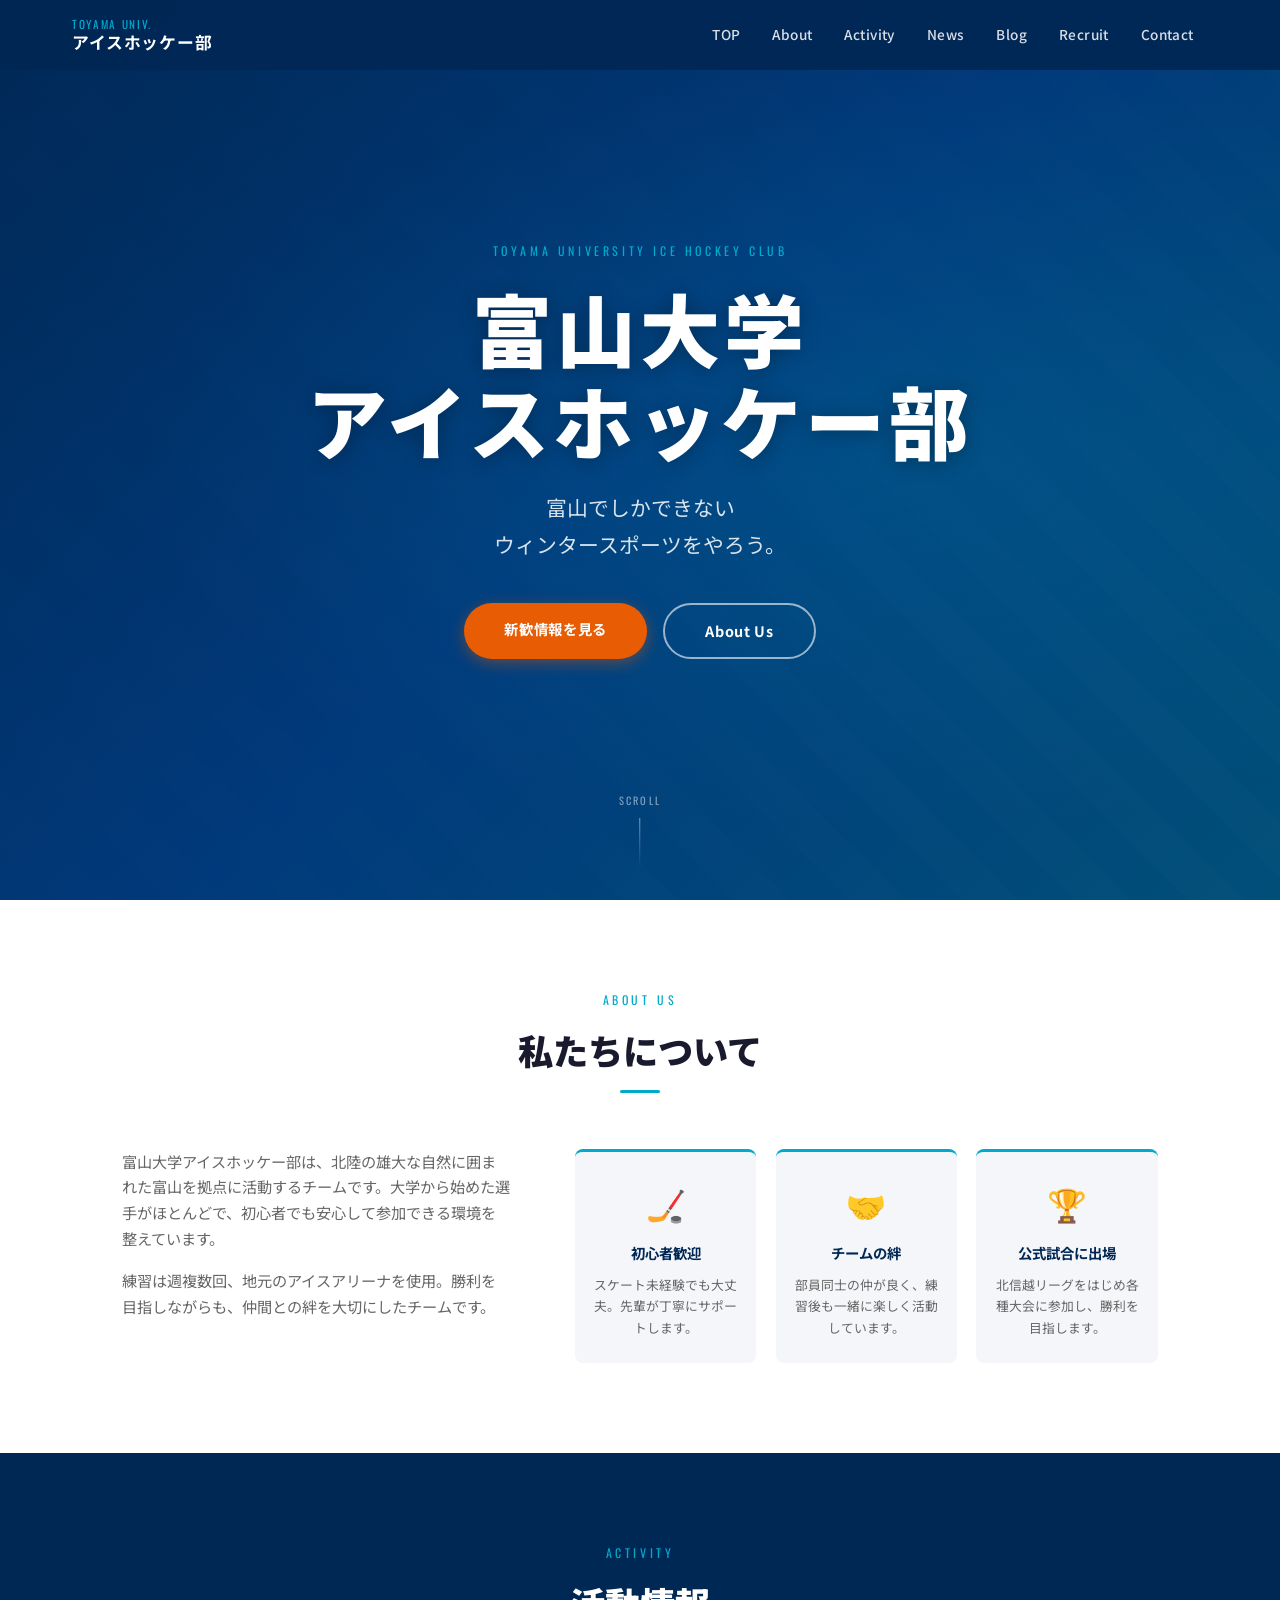
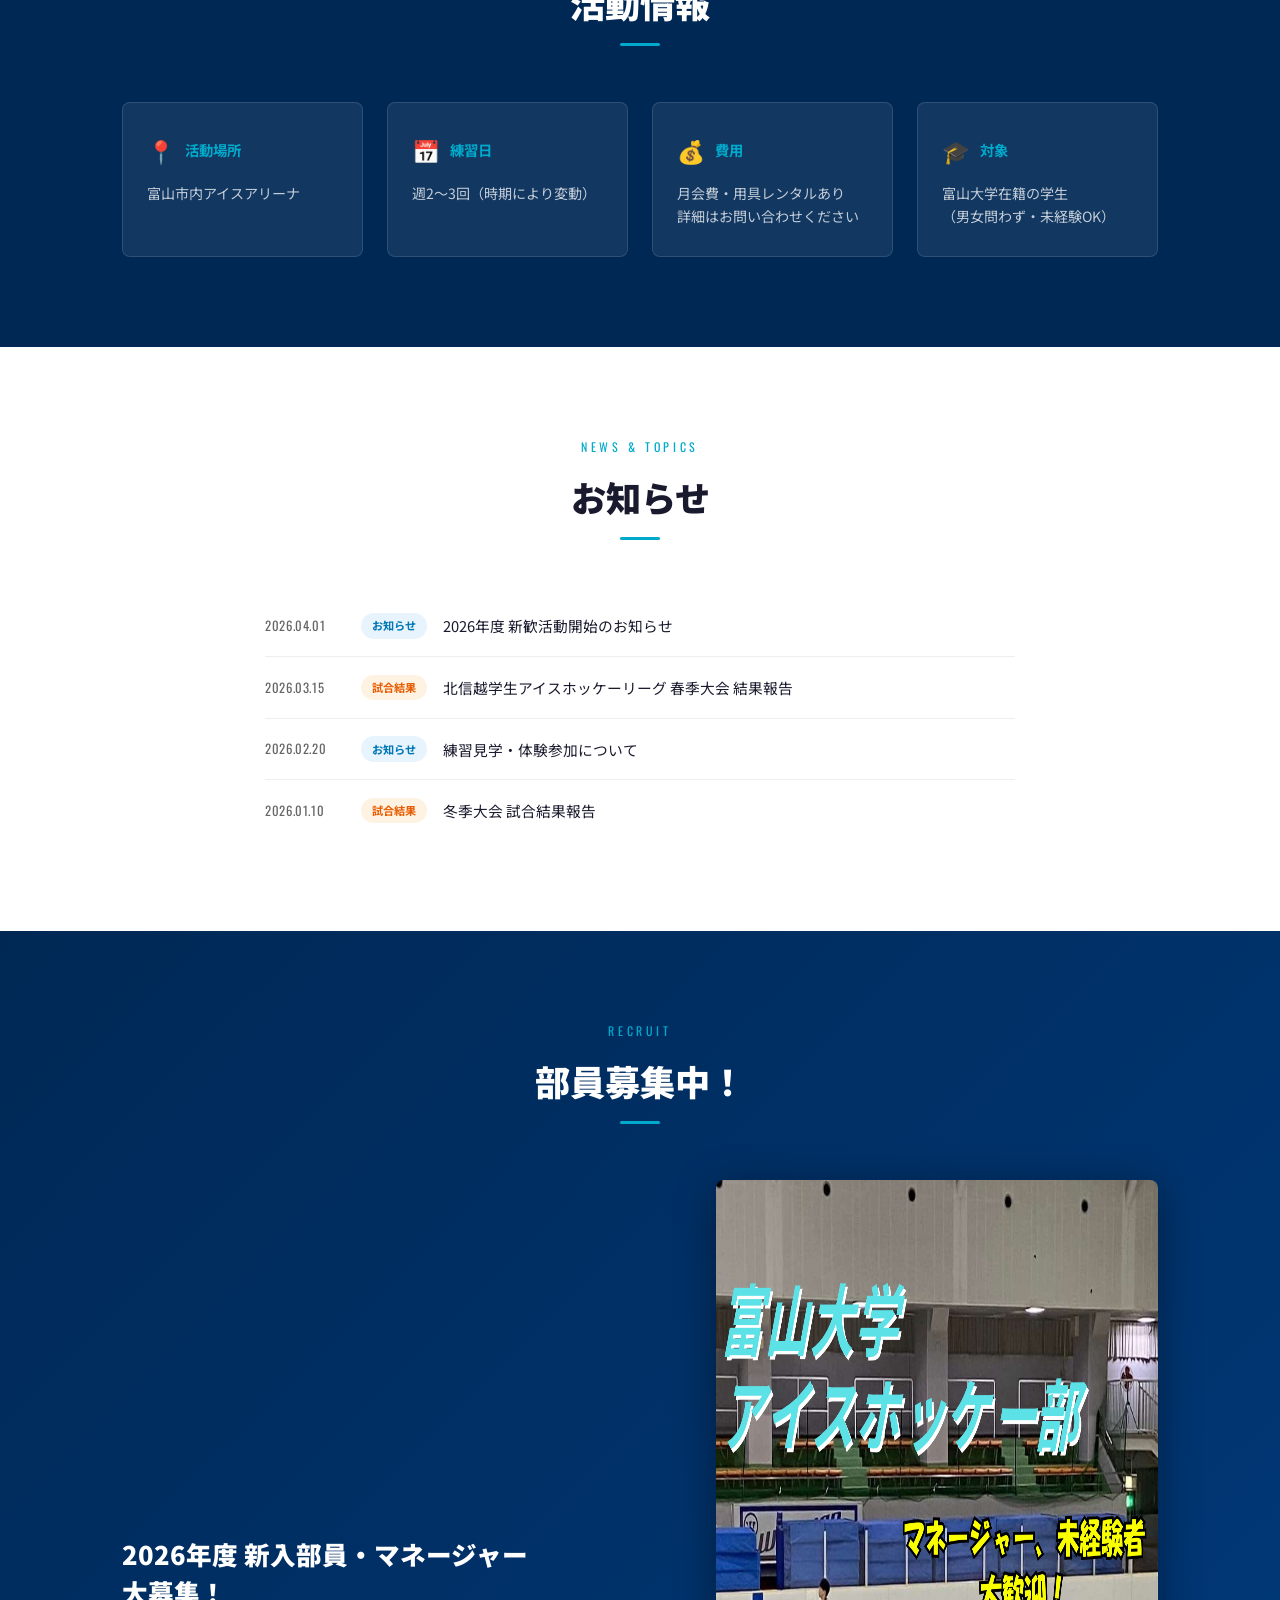
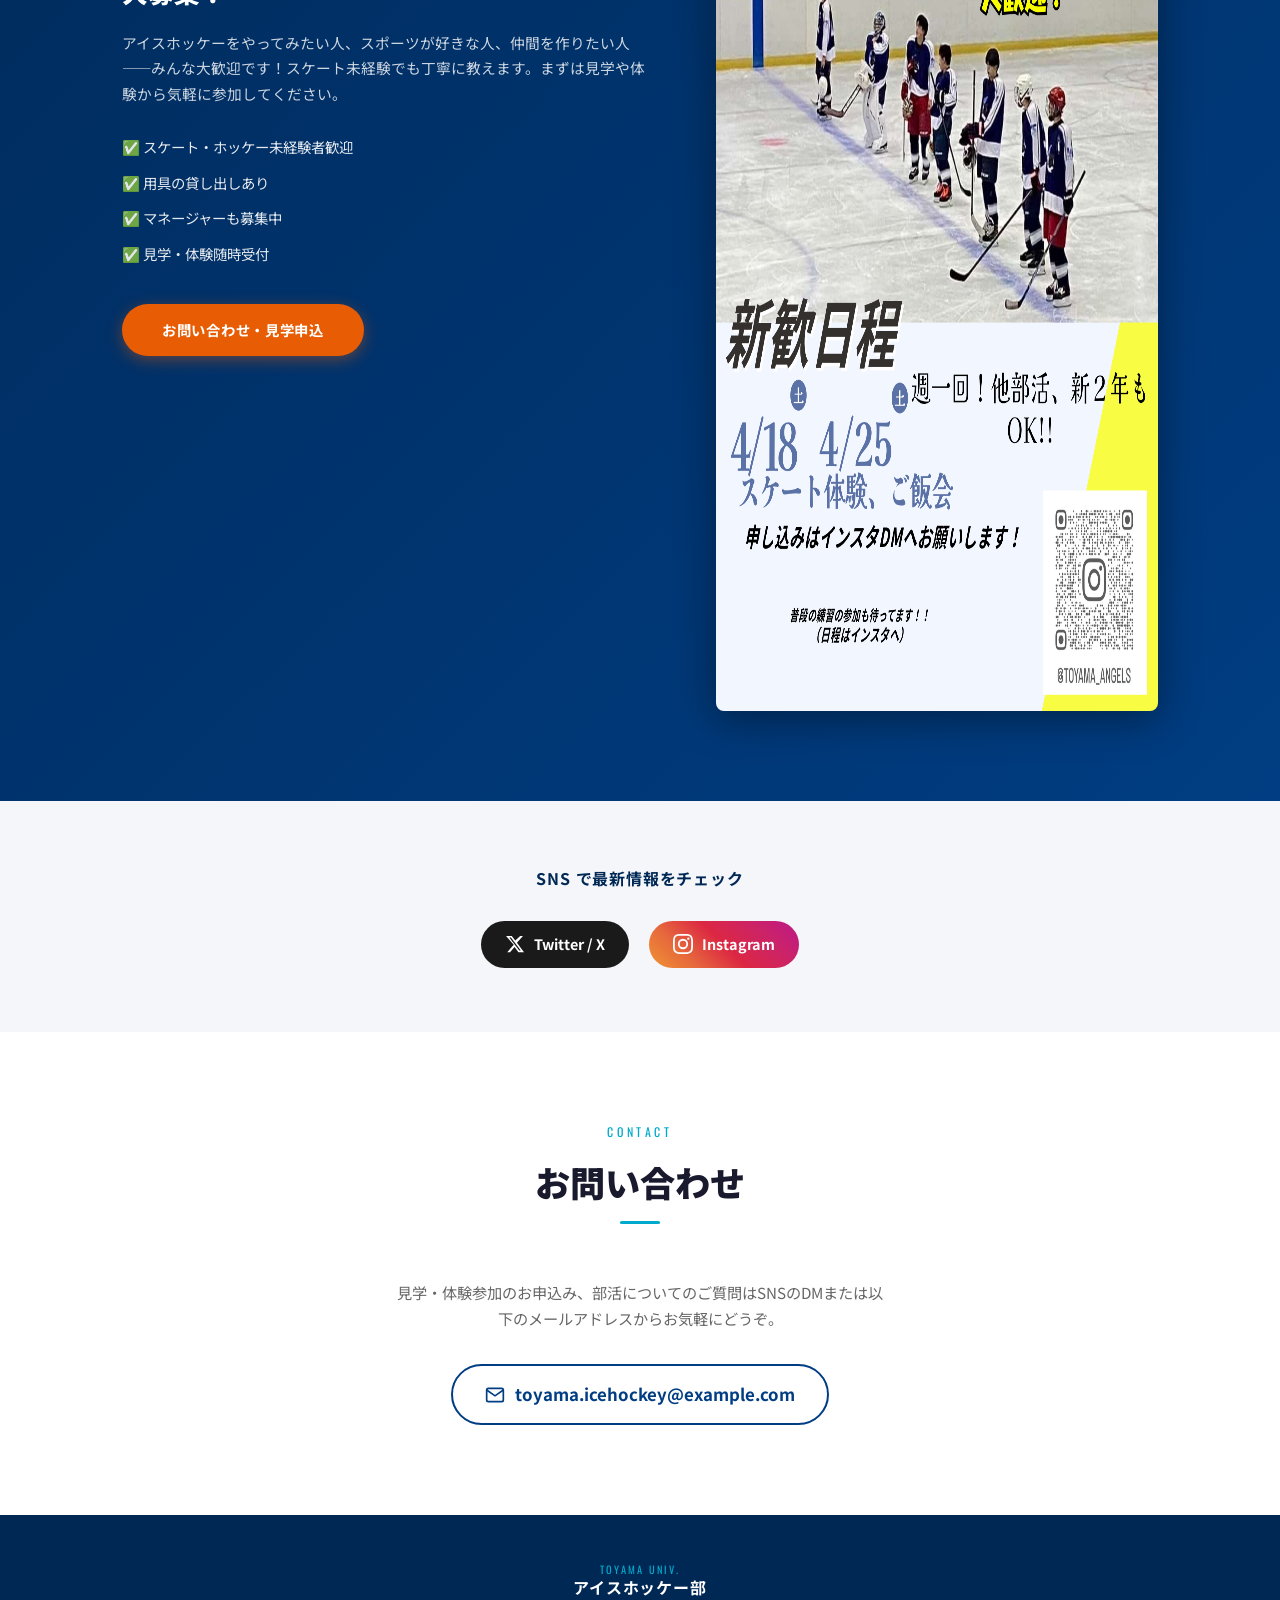
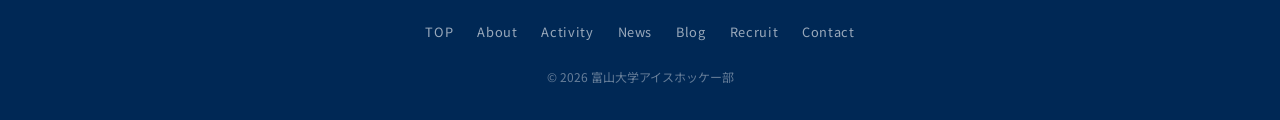
==== commit 8500b169: "Merge pull request #2 from AncestorBird/claude/competent-aryabhata-07ceb8 SEO 対策（メタタグ・構造化データ・sitemap" ====
--- a/index.html
+++ b/index.html
@@ -3,13 +3,57 @@
 <head>
     <meta charset="UTF-8">
     <meta name="viewport" content="width=device-width, initial-scale=1.0">
-    <title>富山大学アイスホッケー部 公式サイト</title>
-    <meta name="description" content="富山大学アイスホッケー部の公式ウェブサイトです。新入部員・マネージャー募集中！">
+    <title>富山大学アイスホッケー部 公式サイト | 新入部員・マネージャー募集中</title>
+    <meta name="description" content="富山大学アイスホッケー部の公式サイト。北信越リーグ参戦中。新入部員・マネージャー募集中！スケート未経験者歓迎、用具レンタルあり。練習見学・体験随時受付。">
+    <meta name="keywords" content="富山大学,アイスホッケー部,アイスホッケー,富山,大学,部活,サークル,ウィンタースポーツ,新歓,新入生,北信越">
+    <meta name="author" content="富山大学アイスホッケー部">
+    <meta name="robots" content="index, follow">
+    <meta name="theme-color" content="#002855">
+    <link rel="canonical" href="https://ancestorbird.github.io/hockey-club-site/">
+
+    <!-- Open Graph -->
+    <meta property="og:type" content="website">
+    <meta property="og:site_name" content="富山大学アイスホッケー部">
+    <meta property="og:title" content="富山大学アイスホッケー部 公式サイト">
+    <meta property="og:description" content="富山大学アイスホッケー部の公式サイト。新入部員・マネージャー募集中！スケート未経験OK、用具レンタルあり。北信越リーグ参戦中。">
+    <meta property="og:url" content="https://ancestorbird.github.io/hockey-club-site/">
+    <meta property="og:image" content="https://ancestorbird.github.io/hockey-club-site/contents/photo_flyer_2026.png">
+    <meta property="og:locale" content="ja_JP">
+
+    <!-- Twitter Card -->
+    <meta name="twitter:card" content="summary_large_image">
+    <meta name="twitter:title" content="富山大学アイスホッケー部 公式サイト">
+    <meta name="twitter:description" content="新入部員・マネージャー募集中！スケート未経験OK、用具レンタルあり。北信越リーグ参戦中。">
+    <meta name="twitter:image" content="https://ancestorbird.github.io/hockey-club-site/contents/photo_flyer_2026.png">
+
     <link rel="stylesheet" href="css/reset.css">
     <link rel="stylesheet" href="css/style.css">
     <link rel="preconnect" href="https://fonts.googleapis.com">
     <link rel="preconnect" href="https://fonts.gstatic.com" crossorigin>
     <link href="https://fonts.googleapis.com/css2?family=Noto+Sans+JP:wght@400;500;700;900&family=Oswald:wght@400;600;700&display=swap" rel="stylesheet">
+
+    <!-- 構造化データ: SportsClub -->
+    <script type="application/ld+json">
+    {
+      "@context": "https://schema.org",
+      "@type": "SportsClub",
+      "name": "富山大学アイスホッケー部",
+      "alternateName": "TOYAMA UNIVERSITY ICE HOCKEY CLUB",
+      "url": "https://ancestorbird.github.io/hockey-club-site/",
+      "logo": "https://ancestorbird.github.io/hockey-club-site/contents/photo_flyer_2026.png",
+      "image": "https://ancestorbird.github.io/hockey-club-site/contents/photo_flyer_2026.png",
+      "description": "富山大学アイスホッケー部の公式サイト。新入部員・マネージャー募集中。",
+      "sport": "Ice Hockey",
+      "areaServed": { "@type": "City", "name": "富山市" },
+      "memberOf": {
+        "@type": "CollegeOrUniversity",
+        "name": "富山大学",
+        "url": "https://www.u-toyama.ac.jp/"
+      },
+      "email": "toyama.icehockey@example.com",
+      "sameAs": []
+    }
+    </script>
 </head>
 <body>
 
@@ -26,6 +70,7 @@
                     <li><a href="#about">About</a></li>
                     <li><a href="#activity">Activity</a></li>
                     <li><a href="#news">News</a></li>
+                    <li><a href="blog.html">Blog</a></li>
                     <li><a href="#recruit">Recruit</a></li>
                     <li><a href="#contact">Contact</a></li>
                 </ul>
@@ -181,7 +226,7 @@
                         <a href="#contact" class="btn btn-primary">お問い合わせ・見学申込</a>
                     </div>
                     <div class="recruit-flyer">
-                        <img src="contents/photo_flyer_2026.png" alt="2026年度 新歓フライヤー">
+                        <img src="contents/photo_flyer_2026.png" alt="富山大学アイスホッケー部 2026年度 新歓フライヤー" loading="lazy" decoding="async" width="800" height="1131">
                     </div>
                 </div>
             </div>
@@ -200,10 +245,6 @@
                         <svg viewBox="0 0 24 24" fill="currentColor"><path d="M12 2.163c3.204 0 3.584.012 4.85.07 3.252.148 4.771 1.691 4.919 4.919.058 1.265.069 1.645.069 4.849 0 3.205-.012 3.584-.069 4.849-.149 3.225-1.664 4.771-4.919 4.919-1.266.058-1.644.07-4.85.07-3.204 0-3.584-.012-4.849-.07-3.26-.149-4.771-1.699-4.919-4.92-.058-1.265-.07-1.644-.07-4.849 0-3.204.013-3.583.07-4.849.149-3.227 1.664-4.771 4.919-4.919 1.266-.057 1.645-.069 4.849-.069zM12 0C8.741 0 8.333.014 7.053.072 2.695.272.273 2.69.073 7.052.014 8.333 0 8.741 0 12c0 3.259.014 3.668.072 4.948.2 4.358 2.618 6.78 6.98 6.98C8.333 23.986 8.741 24 12 24c3.259 0 3.668-.014 4.948-.072 4.354-.2 6.782-2.618 6.979-6.98.059-1.28.073-1.689.073-4.948 0-3.259-.014-3.667-.072-4.947-.196-4.354-2.617-6.78-6.979-6.98C15.668.014 15.259 0 12 0zm0 5.838a6.162 6.162 0 100 12.324 6.162 6.162 0 000-12.324zM12 16a4 4 0 110-8 4 4 0 010 8zm6.406-11.845a1.44 1.44 0 100 2.881 1.44 1.44 0 000-2.881z"/></svg>
                         <span>Instagram</span>
                     </a>
-                    <a href="#" class="sns-link sns-line" aria-label="LINE">
-                        <svg viewBox="0 0 24 24" fill="currentColor"><path d="M19.365 9.863c.349 0 .63.285.63.631 0 .345-.281.63-.63.63H17.61v1.125h1.755c.349 0 .63.283.63.63 0 .344-.281.629-.63.629h-2.386c-.345 0-.627-.285-.627-.629V8.108c0-.345.282-.63.63-.63h2.386c.346 0 .627.285.627.63 0 .349-.281.63-.63.63H17.61v1.125h1.755zm-3.855 3.016c0 .27-.174.51-.432.596-.064.021-.133.031-.199.031-.211 0-.391-.09-.51-.25l-2.443-3.317v2.94c0 .344-.279.629-.631.629-.346 0-.626-.285-.626-.629V8.108c0-.27.173-.51.43-.595.06-.023.136-.033.194-.033.195 0 .375.104.495.254l2.462 3.33V8.108c0-.345.282-.63.63-.63.345 0 .63.285.63.63v4.771zm-5.741 0c0 .344-.282.629-.631.629-.345 0-.627-.285-.627-.629V8.108c0-.345.282-.63.63-.63.346 0 .628.285.628.63v4.771zm-2.466.629H4.917c-.345 0-.63-.285-.63-.629V8.108c0-.345.285-.63.63-.63.348 0 .63.285.63.63v4.141h1.756c.348 0 .629.283.629.63 0 .344-.282.629-.629.629M24 10.314C24 4.943 18.615.572 12 .572S0 4.943 0 10.314c0 4.811 4.27 8.842 10.035 9.608.391.082.923.258 1.058.59.12.301.079.766.038 1.08l-.164 1.02c-.045.301-.24 1.186 1.049.645 1.291-.539 6.916-4.078 9.436-6.975C23.176 14.393 24 12.458 24 10.314"/></svg>
-                        <span>LINE 公式</span>
-                    </a>
                 </div>
             </div>
         </section>
@@ -239,6 +280,7 @@
                 <a href="#about">About</a>
                 <a href="#activity">Activity</a>
                 <a href="#news">News</a>
+                <a href="blog.html">Blog</a>
                 <a href="#recruit">Recruit</a>
                 <a href="#contact">Contact</a>
             </nav>
